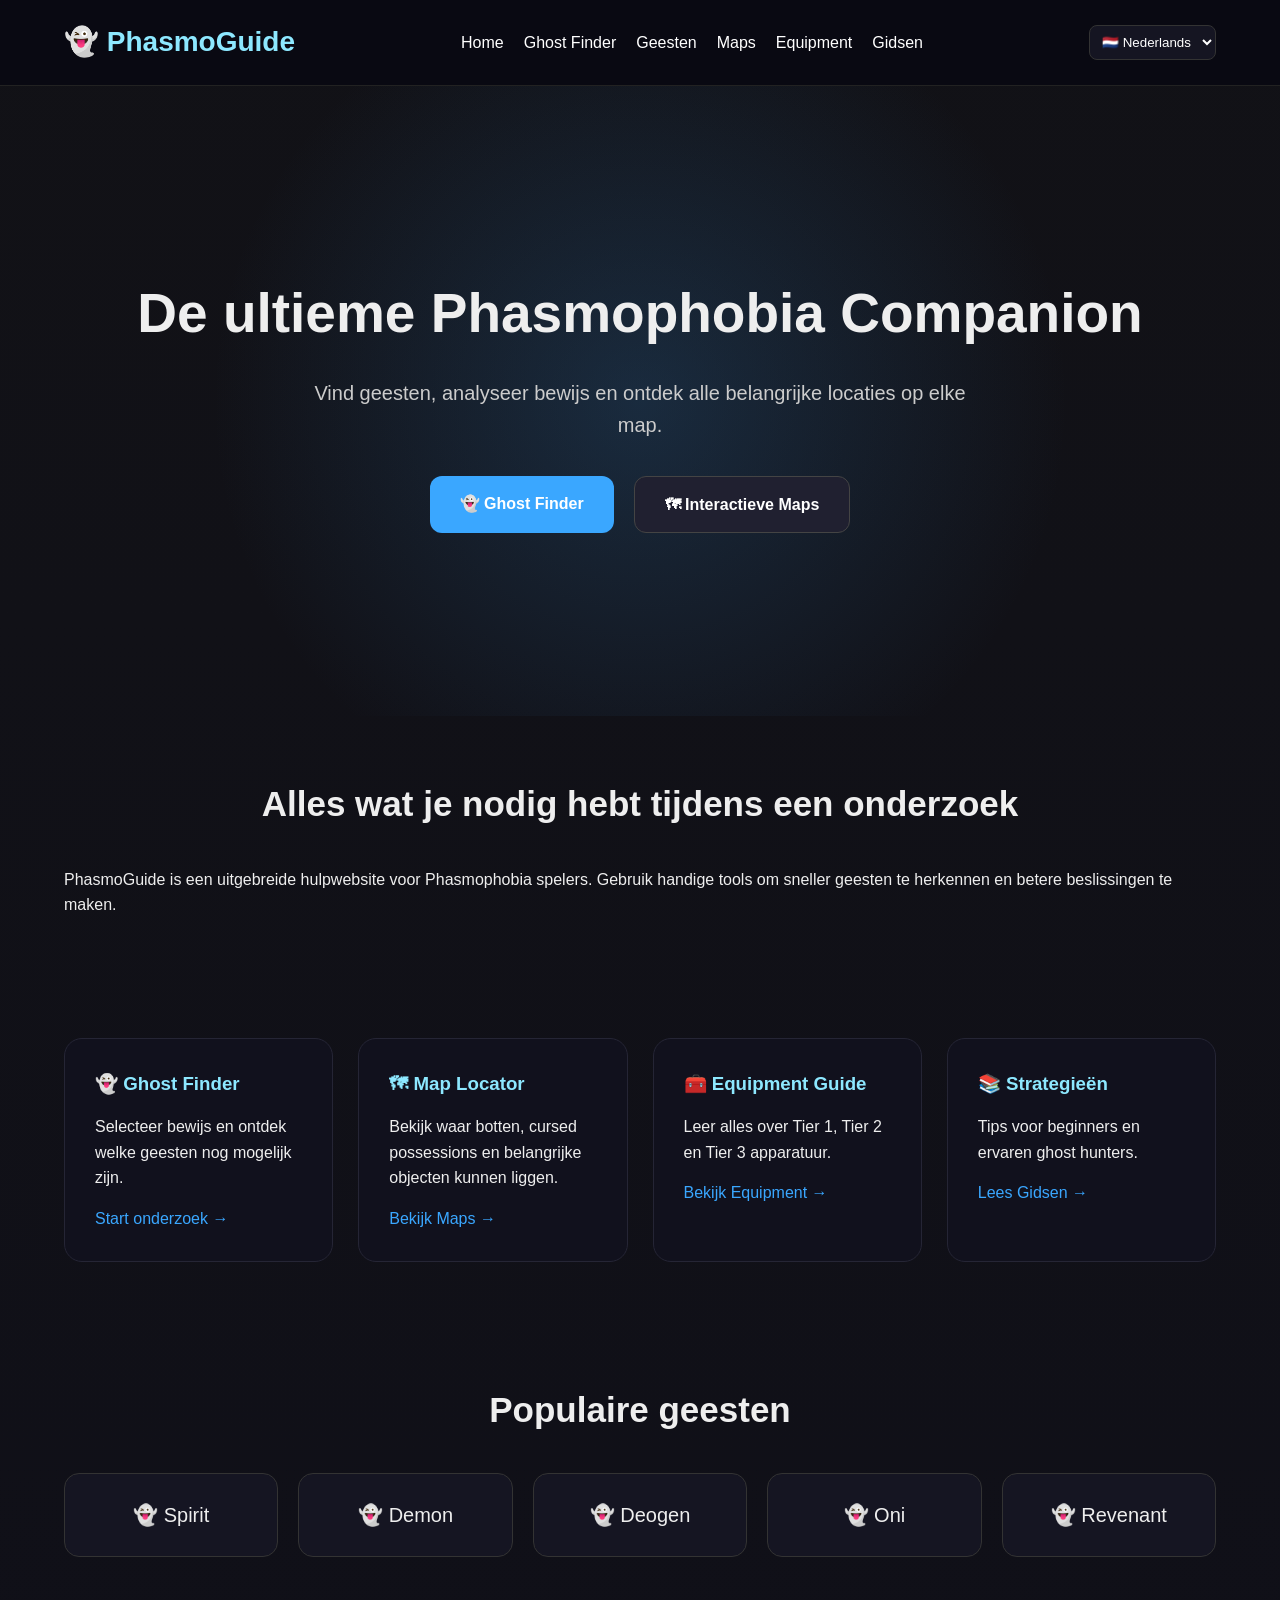
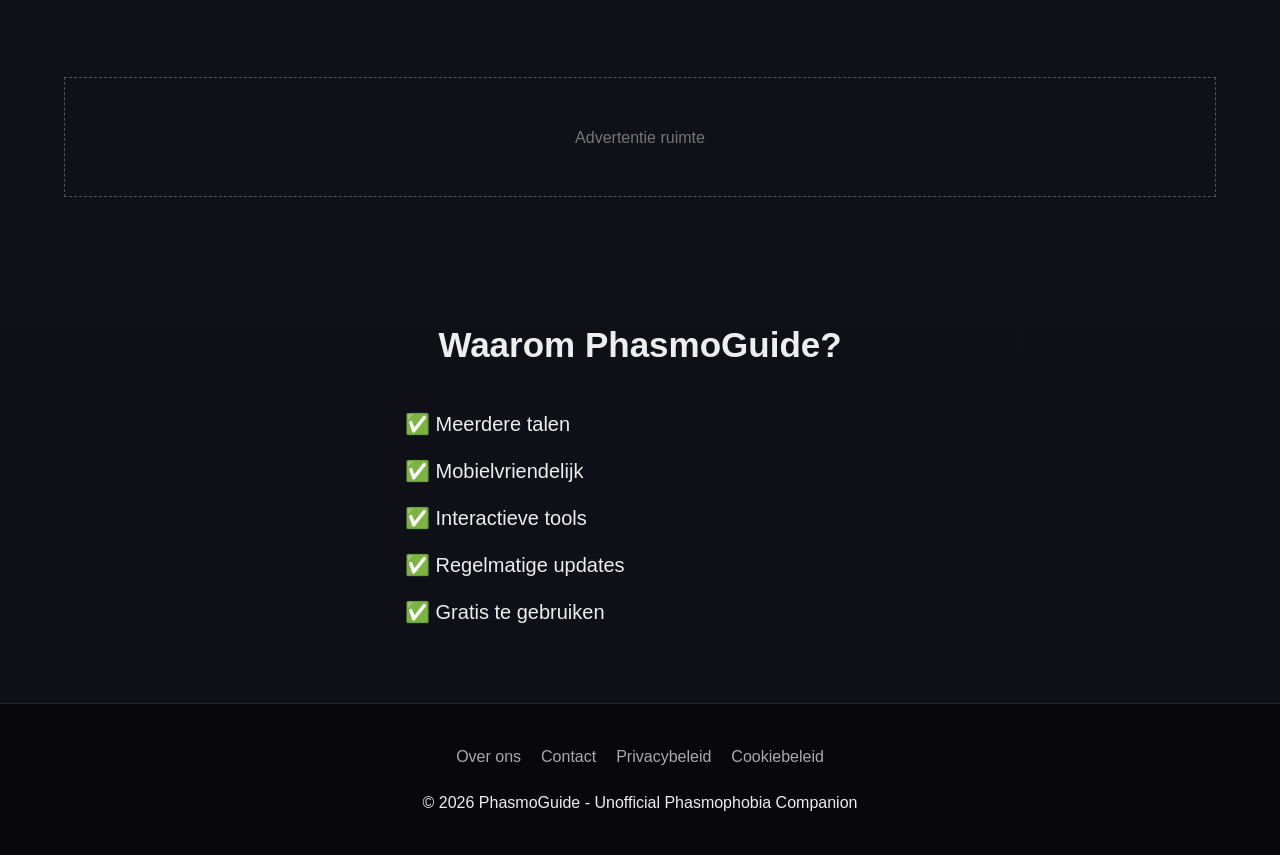
==== index.html @ 8e216d60 "Rename Index.html to index.html" ====
<!DOCTYPE html>
<html lang="nl">

<head>

<meta charset="UTF-8">

<meta name="viewport" content="width=device-width, initial-scale=1.0">

<title>PhasmoGuide - Ultimate Phasmophobia Companion</title>

<meta name="description" content="PhasmoGuide helpt Phasmophobia spelers met Ghost Finder, geesten informatie, interactieve maps, equipment gidsen en strategieën.">

<meta name="keywords" content="Phasmophobia guide, Ghost Finder, Phasmophobia ghosts, Phasmophobia maps, evidence">

<meta name="author" content="PhasmoGuide">


<!-- SEO -->

<meta property="og:title" content="PhasmoGuide - Ultimate Phasmophobia Companion">

<meta property="og:description" content="Vind geesten, ontdek locaties en verbeter jouw Phasmophobia onderzoeken.">

<meta property="og:type" content="website">


<link rel="stylesheet" href="css/style.css">


</head>


<body>


<header class="header">


<div class="logo">

👻 <span>PhasmoGuide</span>

</div>



<nav class="navigation">

<a href="index.html">Home</a>

<a href="ghost-finder.html">Ghost Finder</a>

<a href="ghosts.html">Geesten</a>

<a href="maps.html">Maps</a>

<a href="equipment.html">Equipment</a>

<a href="guides.html">Gidsen</a>

</nav>



<select id="language-select">

<option value="nl">🇳🇱 Nederlands</option>

<option value="en">🇬🇧 English</option>

<option value="de">🇩🇪 Deutsch</option>

<option value="fr">🇫🇷 Français</option>

<option value="es">🇪🇸 Español</option>

</select>



</header>





<main>


<section class="hero">


<div class="hero-content">


<h1>
De ultieme Phasmophobia Companion
</h1>


<p>
Vind geesten, analyseer bewijs en ontdek alle belangrijke locaties op elke map.
</p>


<div class="hero-buttons">


<a href="ghost-finder.html" class="button">

👻 Ghost Finder

</a>



<a href="maps.html" class="button secondary">

🗺 Interactieve Maps

</a>


</div>


</div>


</section>







<section class="intro">


<h2>
Alles wat je nodig hebt tijdens een onderzoek
</h2>


<p>

PhasmoGuide is een uitgebreide hulpwebsite voor Phasmophobia spelers.
Gebruik handige tools om sneller geesten te herkennen en betere beslissingen te maken.

</p>


</section>







<section class="features">


<div class="card">


<h3>👻 Ghost Finder</h3>


<p>

Selecteer bewijs en ontdek welke geesten nog mogelijk zijn.

</p>


<a href="ghost-finder.html">
Start onderzoek →
</a>


</div>





<div class="card">


<h3>🗺 Map Locator</h3>


<p>

Bekijk waar botten, cursed possessions en belangrijke objecten kunnen liggen.

</p>


<a href="maps.html">
Bekijk Maps →
</a>


</div>





<div class="card">


<h3>🧰 Equipment Guide</h3>


<p>

Leer alles over Tier 1, Tier 2 en Tier 3 apparatuur.

</p>


<a href="equipment.html">
Bekijk Equipment →
</a>


</div>





<div class="card">


<h3>📚 Strategieën</h3>


<p>

Tips voor beginners en ervaren ghost hunters.

</p>


<a href="guides.html">
Lees Gidsen →
</a>


</div>


</section>







<section class="popular">


<h2>
Populaire geesten
</h2>



<div class="ghost-grid">


<div class="ghost-card">

👻 Spirit

</div>


<div class="ghost-card">

👻 Demon

</div>


<div class="ghost-card">

👻 Deogen

</div>


<div class="ghost-card">

👻 Oni

</div>


<div class="ghost-card">

👻 Revenant

</div>


</div>


</section>







<section class="advertisement">


<div>

Advertentie ruimte

</div>


</section>







<section class="why">


<h2>
Waarom PhasmoGuide?
</h2>


<ul>

<li>✅ Meerdere talen</li>

<li>✅ Mobielvriendelijk</li>

<li>✅ Interactieve tools</li>

<li>✅ Regelmatige updates</li>

<li>✅ Gratis te gebruiken</li>

</ul>


</section>






</main>







<footer>


<div class="footer-links">


<a href="about.html">
Over ons
</a>


<a href="contact.html">
Contact
</a>


<a href="privacy.html">
Privacybeleid
</a>


<a href="cookies.html">
Cookiebeleid
</a>


</div>



<p>

© 2026 PhasmoGuide - Unofficial Phasmophobia Companion

</p>



</footer>





<script src="js/app.js"></script>

<script src="js/language.js"></script>



</body>

</html>
---- css/style.css ----
/* ===================================
   PhasmoGuide Main Styles
   =================================== */


* {
    margin: 0;
    padding: 0;
    box-sizing: border-box;
}


body {

    font-family: Arial, Helvetica, sans-serif;

    background:
    linear-gradient(
        rgba(5,5,10,0.95),
        rgba(10,10,20,0.98)
    );

    color: #eeeeee;

    min-height:100vh;

    line-height:1.6;

}


/* =========================
   Header
========================= */


.header {

    display:flex;

    justify-content:space-between;

    align-items:center;

    padding:20px 5%;

    background:#090912;

    border-bottom:1px solid #222;

    position:sticky;

    top:0;

    z-index:1000;

}


.logo {

    font-size:28px;

    font-weight:bold;

    color:#8de8ff;

}



.navigation {

    display:flex;

    gap:20px;

}



.navigation a {

    color:white;

    text-decoration:none;

    transition:.3s;

}



.navigation a:hover {

    color:#8de8ff;

}



#language-select {

    background:#151522;

    color:white;

    border:1px solid #333;

    padding:8px;

    border-radius:8px;

}



/* =========================
   Hero
========================= */


.hero {

    min-height:70vh;

    display:flex;

    align-items:center;

    justify-content:center;

    text-align:center;

    padding:40px 20px;


    background:

    radial-gradient(
    circle,
    rgba(50,120,180,.25),
    transparent 60%
    );

}



.hero h1 {

    font-size:55px;

    margin-bottom:20px;

}



.hero p {

    font-size:20px;

    max-width:700px;

    margin:auto;

    color:#cccccc;

}



.hero-buttons {

    margin-top:35px;

    display:flex;

    justify-content:center;

    gap:20px;

}




.button {

    background:#3aa7ff;

    color:white;

    padding:15px 30px;

    border-radius:12px;

    text-decoration:none;

    font-weight:bold;

    transition:.3s;

}



.button:hover {

    transform:translateY(-3px);

    box-shadow:0 0 20px #3aa7ff;

}



.button.secondary {

    background:#202030;

    border:1px solid #444;

}



/* =========================
 Sections
========================= */


main section {

    padding:60px 5%;

}



h2 {

    text-align:center;

    font-size:35px;

    margin-bottom:35px;

}



/* =========================
 Cards
========================= */


.features {

    display:grid;

    grid-template-columns:
    repeat(auto-fit,minmax(250px,1fr));

    gap:25px;

}



.card {

    background:#11111d;

    border:1px solid #252535;

    padding:30px;

    border-radius:18px;

    transition:.3s;

}



.card:hover {

    transform:translateY(-8px);

    border-color:#3aa7ff;

}



.card h3 {

    color:#8de8ff;

    margin-bottom:15px;

}



.card a {

    display:inline-block;

    margin-top:15px;

    color:#3aa7ff;

    text-decoration:none;

}



/* =========================
 Ghost Cards
========================= */


.ghost-grid {

    display:grid;

    grid-template-columns:
    repeat(auto-fit,minmax(150px,1fr));

    gap:20px;

}



.ghost-card {

    background:#151522;

    padding:25px;

    border-radius:15px;

    text-align:center;

    font-size:20px;

    border:1px solid #333;

}



/* =========================
 Advertisement
========================= */


.advertisement {

    text-align:center;

}



.advertisement div {

    height:120px;

    background:#101018;

    border:1px dashed #555;

    display:flex;

    justify-content:center;

    align-items:center;

    color:#777;

}



/* =========================
 Why section
========================= */


.why ul {

    max-width:500px;

    margin:auto;

    list-style:none;

    font-size:20px;

}



.why li {

    margin:15px;

}



/* =========================
 Footer
========================= */


footer {

    background:#07070c;

    text-align:center;

    padding:40px 20px;

    border-top:1px solid #222;

}



.footer-links {

    display:flex;

    justify-content:center;

    gap:20px;

    flex-wrap:wrap;

    margin-bottom:20px;

}



.footer-links a {

    color:#aaa;

    text-decoration:none;

}



.footer-links a:hover {

    color:white;

}



/* =========================
 Mobile
========================= */


@media(max-width:900px){


.header {

    flex-direction:column;

    gap:20px;

}



.navigation {

    flex-wrap:wrap;

    justify-content:center;

}



.hero h1 {

    font-size:38px;

}



.hero-buttons {

    flex-direction:column;

}



.button {

    width:100%;

}



}
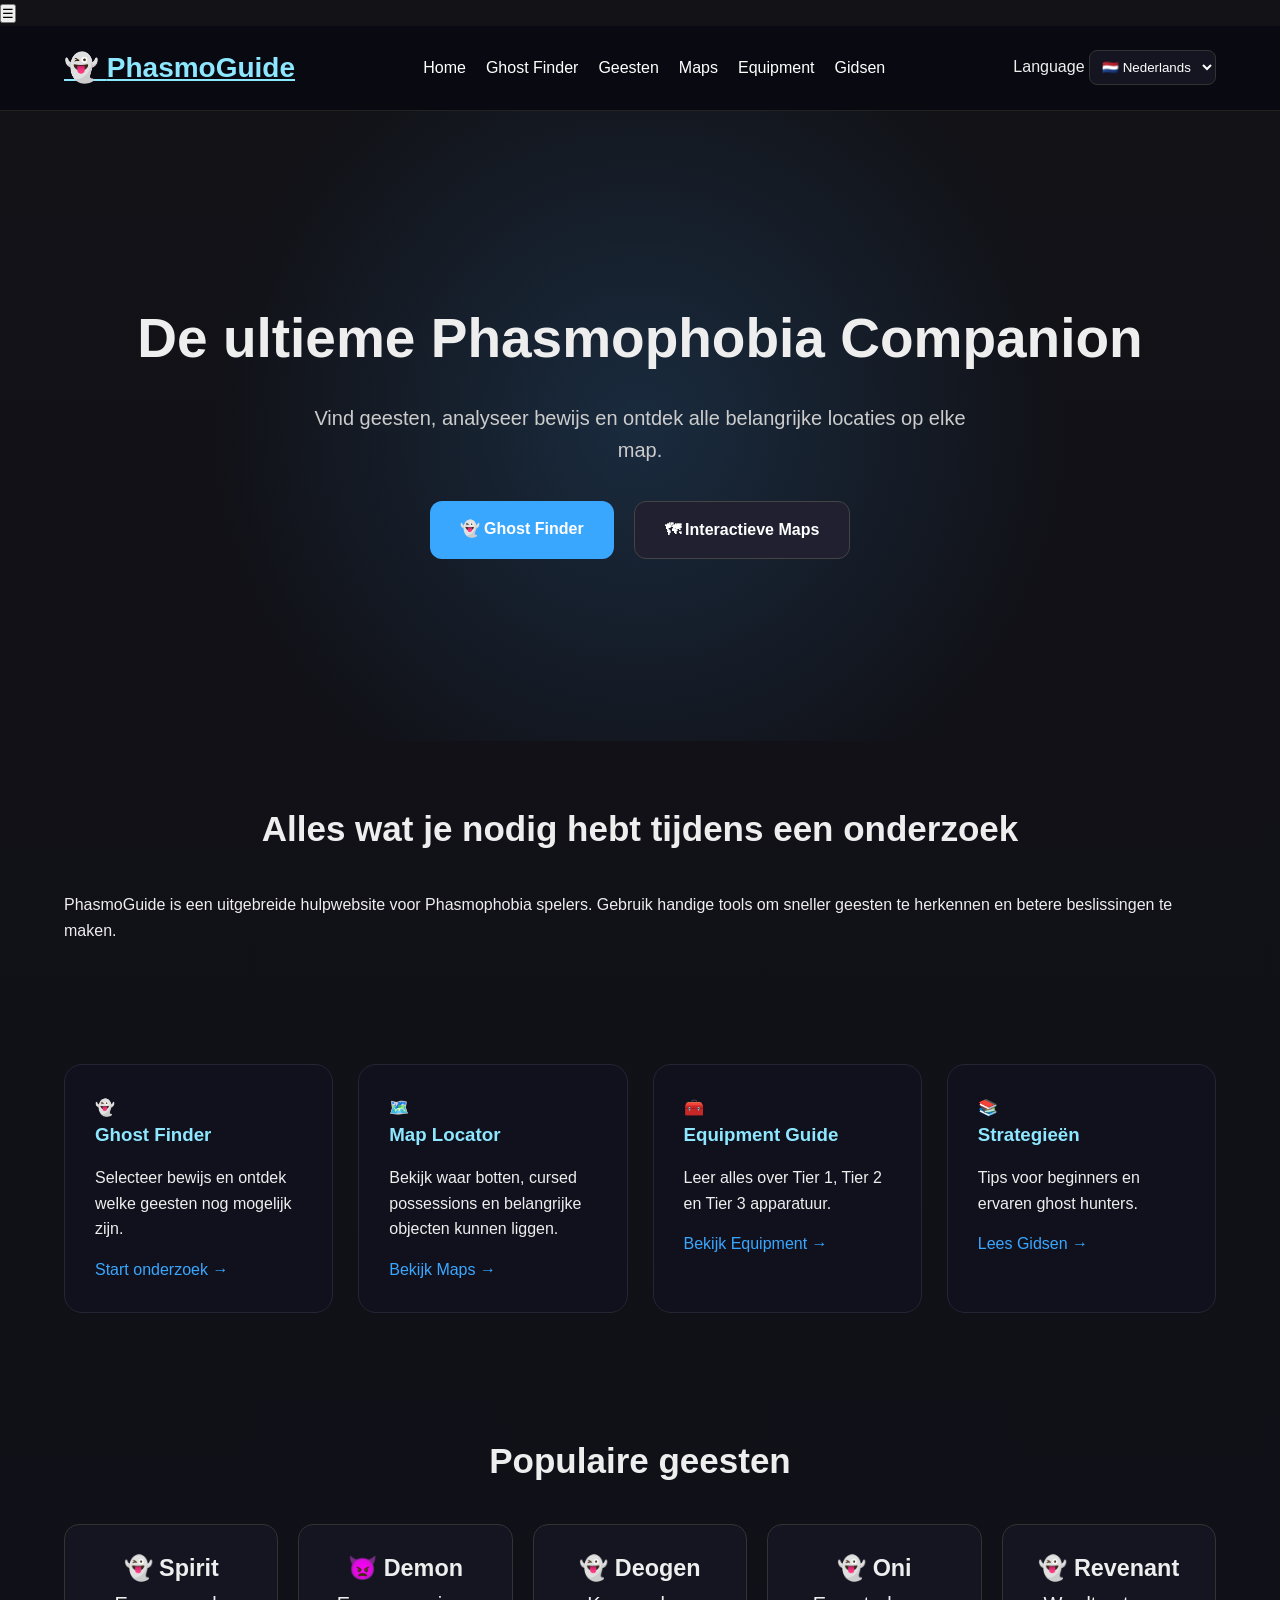
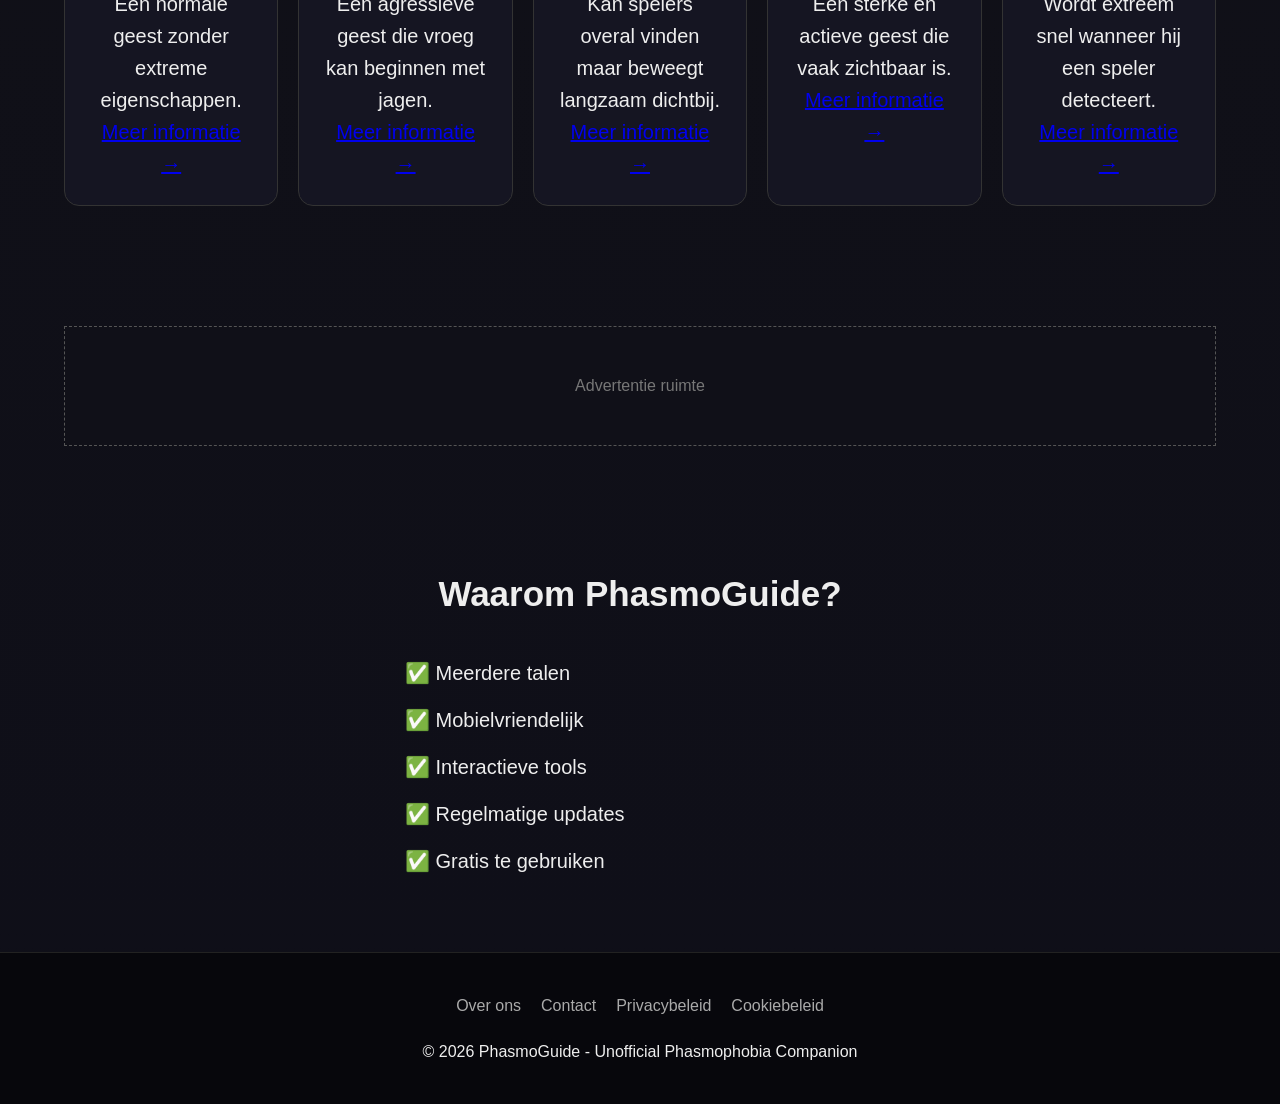
==== commit 318e51bb: "Enhance index.html with multilingual and SEO features Updated index.html to include multilingual sup" ====
--- a/index.html
+++ b/index.html
@@ -7,7 +7,9 @@
 
 <meta name="viewport" content="width=device-width, initial-scale=1.0">
 
-<title>PhasmoGuide - Ultimate Phasmophobia Companion</title>
+<title data-i18n="site.title">
+PhasmoGuide - Ultimate Phasmophobia Companion
+</title>
 
 <meta name="description" content="PhasmoGuide helpt Phasmophobia spelers met Ghost Finder, geesten informatie, interactieve maps, equipment gidsen en strategieën.">
 
@@ -15,8 +17,10 @@
 
 <meta name="author" content="PhasmoGuide">
 
-
-<!-- SEO -->
+<meta name="theme-color" content="#111827">
+
+
+<!-- Open Graph -->
 
 <meta property="og:title" content="PhasmoGuide - Ultimate Phasmophobia Companion">
 
@@ -25,59 +29,143 @@
 <meta property="og:type" content="website">
 
 
+<!-- Favicon -->
+
+<link rel="icon" href="images/favicon.png">
+
+
+<!-- CSS -->
+
 <link rel="stylesheet" href="css/style.css">
 
 
 </head>
 
 
+
 <body>
 
 
+<!-- Mobile menu knop -->
+
+<button 
+class="menu-toggle" 
+id="menu-toggle"
+aria-label="Open menu">
+
+☰
+
+</button>
+
+
+
 <header class="header">
 
 
-<div class="logo">
+<a href="index.html" class="logo">
 
 👻 <span>PhasmoGuide</span>
 
-</div>
-
-
-
-<nav class="navigation">
-
-<a href="index.html">Home</a>
-
-<a href="ghost-finder.html">Ghost Finder</a>
-
-<a href="ghosts.html">Geesten</a>
-
-<a href="maps.html">Maps</a>
-
-<a href="equipment.html">Equipment</a>
-
-<a href="guides.html">Gidsen</a>
+</a>
+
+
+
+
+<nav class="navigation" id="navigation">
+
+
+<a href="index.html" class="active" data-i18n="nav.home">
+
+Home
+
+</a>
+
+
+<a href="ghost-finder.html" data-i18n="nav.finder">
+
+Ghost Finder
+
+</a>
+
+
+<a href="ghosts.html" data-i18n="nav.ghosts">
+
+Geesten
+
+</a>
+
+
+<a href="maps.html" data-i18n="nav.maps">
+
+Maps
+
+</a>
+
+
+<a href="equipment.html" data-i18n="nav.equipment">
+
+Equipment
+
+</a>
+
+
+<a href="guides.html" data-i18n="nav.guides">
+
+Gidsen
+
+</a>
+
 
 </nav>
 
 
 
+
+
+<div class="language-container">
+
+
+<label for="language-select" class="sr-only">
+
+Language
+
+</label>
+
+
 <select id="language-select">
 
-<option value="nl">🇳🇱 Nederlands</option>
-
-<option value="en">🇬🇧 English</option>
-
-<option value="de">🇩🇪 Deutsch</option>
-
-<option value="fr">🇫🇷 Français</option>
-
-<option value="es">🇪🇸 Español</option>
+
+<option value="nl">
+🇳🇱 Nederlands
+</option>
+
+
+<option value="en">
+🇬🇧 English
+</option>
+
+
+<option value="de">
+🇩🇪 Deutsch
+</option>
+
+
+<option value="fr">
+🇫🇷 Français
+</option>
+
+
+<option value="es">
+🇪🇸 Español
+</option>
+
 
 </select>
 
 
+</div>
+
+
 
 </header>
 
@@ -94,14 +182,21 @@
 <div class="hero-content">
 
 
-<h1>
+<h1 data-i18n="hero.title">
+
 De ultieme Phasmophobia Companion
+
 </h1>
 
 
-<p>
+
+<p data-i18n="hero.description">
+
 Vind geesten, analyseer bewijs en ontdek alle belangrijke locaties op elke map.
-</p>
+
+</p>
+
+
 
 
 <div class="hero-buttons">
@@ -109,17 +204,34 @@
 
 <a href="ghost-finder.html" class="button">
 
-👻 Ghost Finder
-
-</a>
+
+👻 
+<span data-i18n="hero.button.finder">
+
+Ghost Finder
+
+</span>
+
+
+</a>
+
 
 
 
 <a href="maps.html" class="button secondary">
 
-🗺 Interactieve Maps
-
-</a>
+
+🗺
+
+<span data-i18n="hero.button.maps">
+
+Interactieve Maps
+
+</span>
+
+
+</a>
+
 
 
 </div>
@@ -130,21 +242,18 @@
 
 </section>
 
-
-
-
-
-
-
 <section class="intro">
 
 
-<h2>
+<h2 data-i18n="intro.title">
+
 Alles wat je nodig hebt tijdens een onderzoek
+
 </h2>
 
 
-<p>
+
+<p data-i18n="intro.description">
 
 PhasmoGuide is een uitgebreide hulpwebsite voor Phasmophobia spelers.
 Gebruik handige tools om sneller geesten te herkennen en betere beslissingen te maken.
@@ -163,271 +272,534 @@
 <section class="features">
 
 
+
 <div class="card">
 
 
-<h3>👻 Ghost Finder</h3>
+<div class="card-icon">
+👻
+</div>
+
+
+<h3 data-i18n="feature.ghostfinder.title">
+
+Ghost Finder
+
+</h3>
+
+
+
+<p data-i18n="feature.ghostfinder.description">
+
+Selecteer bewijs en ontdek welke geesten nog mogelijk zijn.
+
+</p>
+
+
+
+<a href="ghost-finder.html" data-i18n="feature.ghostfinder.button">
+
+Start onderzoek →
+
+</a>
+
+
+</div>
+
+
+
+
+
+
+
+<div class="card">
+
+
+<div class="card-icon">
+🗺️
+</div>
+
+
+<h3 data-i18n="feature.maps.title">
+
+Map Locator
+
+</h3>
+
+
+
+<p data-i18n="feature.maps.description">
+
+Bekijk waar botten, cursed possessions en belangrijke objecten kunnen liggen.
+
+</p>
+
+
+
+<a href="maps.html" data-i18n="feature.maps.button">
+
+Bekijk Maps →
+
+</a>
+
+
+</div>
+
+
+
+
+
+
+
+<div class="card">
+
+
+<div class="card-icon">
+🧰
+</div>
+
+
+<h3 data-i18n="feature.equipment.title">
+
+Equipment Guide
+
+</h3>
+
+
+
+<p data-i18n="feature.equipment.description">
+
+Leer alles over Tier 1, Tier 2 en Tier 3 apparatuur.
+
+</p>
+
+
+
+<a href="equipment.html" data-i18n="feature.equipment.button">
+
+Bekijk Equipment →
+
+</a>
+
+
+</div>
+
+
+
+
+
+
+
+<div class="card">
+
+
+<div class="card-icon">
+📚
+</div>
+
+
+<h3 data-i18n="feature.guides.title">
+
+Strategieën
+
+</h3>
+
+
+
+<p data-i18n="feature.guides.description">
+
+Tips voor beginners en ervaren ghost hunters.
+
+</p>
+
+
+
+<a href="guides.html" data-i18n="feature.guides.button">
+
+Lees Gidsen →
+
+</a>
+
+
+</div>
+
+
+
+</section>
+
+
+
+
+
+
+
+
+
+<section class="popular">
+
+
+<h2 data-i18n="popular.title">
+
+Populaire geesten
+
+</h2>
+
+
+
+
+
+<div class="ghost-grid">
+
+
+
+
+
+<div class="ghost-card">
+
+
+<h3>
+
+👻 Spirit
+
+</h3>
+
+
+<p data-i18n="ghost.spirit">
+
+Een normale geest zonder extreme eigenschappen.
+
+</p>
+
+
+<a href="ghosts.html#spirit">
+
+Meer informatie →
+
+</a>
+
+
+</div>
+
+
+
+
+
+
+
+<div class="ghost-card">
+
+
+<h3>
+
+👿 Demon
+
+</h3>
+
+
+<p data-i18n="ghost.demon">
+
+Een agressieve geest die vroeg kan beginnen met jagen.
+
+</p>
+
+
+<a href="ghosts.html#demon">
+
+Meer informatie →
+
+</a>
+
+
+</div>
+
+
+
+
+
+
+
+<div class="ghost-card">
+
+
+<h3>
+
+👻 Deogen
+
+</h3>
+
+
+<p data-i18n="ghost.deogen">
+
+Kan spelers overal vinden maar beweegt langzaam dichtbij.
+
+</p>
+
+
+<a href="ghosts.html#deogen">
+
+Meer informatie →
+
+</a>
+
+
+</div>
+
+
+
+
+
+
+
+<div class="ghost-card">
+
+
+<h3>
+
+👻 Oni
+
+</h3>
+
+
+<p data-i18n="ghost.oni">
+
+Een sterke en actieve geest die vaak zichtbaar is.
+
+</p>
+
+
+<a href="ghosts.html#oni">
+
+Meer informatie →
+
+</a>
+
+
+</div>
+
+
+
+
+
+
+
+<div class="ghost-card">
+
+
+<h3>
+
+👻 Revenant
+
+</h3>
+
+
+<p data-i18n="ghost.revenant">
+
+Wordt extreem snel wanneer hij een speler detecteert.
+
+</p>
+
+
+<a href="ghosts.html#revenant">
+
+Meer informatie →
+
+</a>
+
+
+</div>
+
+
+
+
+
+</div>
+
+
+
+</section>
+
+
+
+
+
+
+
+
+<section class="advertisement">
+
+
+<div class="ad-placeholder">
+
+
+<span data-i18n="advertisement">
+
+Advertentie ruimte
+
+</span>
+
+
+</div>
+
+
+</section>
+
+<section class="why">
+
+
+<h2 data-i18n="why.title">
+
+Waarom PhasmoGuide?
+
+</h2>
+
+
+
+<ul>
+
+
+<li data-i18n="why.languages">
+
+✅ Meerdere talen
+
+</li>
+
+
+<li data-i18n="why.mobile">
+
+✅ Mobielvriendelijk
+
+</li>
+
+
+<li data-i18n="why.tools">
+
+✅ Interactieve tools
+
+</li>
+
+
+<li data-i18n="why.updates">
+
+✅ Regelmatige updates
+
+</li>
+
+
+<li data-i18n="why.free">
+
+✅ Gratis te gebruiken
+
+</li>
+
+
+</ul>
+
+
+</section>
+
+
+
+
+
+</main>
+
+
+
+
+
+
+
+<!-- Meldingen -->
+
+<div id="toast-container"></div>
+
+
+<!-- Popups -->
+
+<div id="modal-container"></div>
+
+
+
+
+
+
+
+
+<footer>
+
+
+
+<div class="footer-links">
+
+
+
+<a href="about.html" data-i18n="footer.about">
+
+Over ons
+
+</a>
+
+
+
+<a href="contact.html" data-i18n="footer.contact">
+
+Contact
+
+</a>
+
+
+
+<a href="privacy.html" data-i18n="footer.privacy">
+
+Privacybeleid
+
+</a>
+
+
+
+<a href="cookies.html" data-i18n="footer.cookies">
+
+Cookiebeleid
+
+</a>
+
+
+
+</div>
+
+
+
+
 
 
 <p>
 
-Selecteer bewijs en ontdek welke geesten nog mogelijk zijn.
-
-</p>
-
-
-<a href="ghost-finder.html">
-Start onderzoek →
-</a>
-
-
-</div>
-
-
-
-
-
-<div class="card">
-
-
-<h3>🗺 Map Locator</h3>
-
-
-<p>
-
-Bekijk waar botten, cursed possessions en belangrijke objecten kunnen liggen.
-
-</p>
-
-
-<a href="maps.html">
-Bekijk Maps →
-</a>
-
-
-</div>
-
-
-
-
-
-<div class="card">
-
-
-<h3>🧰 Equipment Guide</h3>
-
-
-<p>
-
-Leer alles over Tier 1, Tier 2 en Tier 3 apparatuur.
-
-</p>
-
-
-<a href="equipment.html">
-Bekijk Equipment →
-</a>
-
-
-</div>
-
-
-
-
-
-<div class="card">
-
-
-<h3>📚 Strategieën</h3>
-
-
-<p>
-
-Tips voor beginners en ervaren ghost hunters.
-
-</p>
-
-
-<a href="guides.html">
-Lees Gidsen →
-</a>
-
-
-</div>
-
-
-</section>
-
-
-
-
-
-
-
-<section class="popular">
-
-
-<h2>
-Populaire geesten
-</h2>
-
-
-
-<div class="ghost-grid">
-
-
-<div class="ghost-card">
-
-👻 Spirit
-
-</div>
-
-
-<div class="ghost-card">
-
-👻 Demon
-
-</div>
-
-
-<div class="ghost-card">
-
-👻 Deogen
-
-</div>
-
-
-<div class="ghost-card">
-
-👻 Oni
-
-</div>
-
-
-<div class="ghost-card">
-
-👻 Revenant
-
-</div>
-
-
-</div>
-
-
-</section>
-
-
-
-
-
-
-
-<section class="advertisement">
-
-
-<div>
-
-Advertentie ruimte
-
-</div>
-
-
-</section>
-
-
-
-
-
-
-
-<section class="why">
-
-
-<h2>
-Waarom PhasmoGuide?
-</h2>
-
-
-<ul>
-
-<li>✅ Meerdere talen</li>
-
-<li>✅ Mobielvriendelijk</li>
-
-<li>✅ Interactieve tools</li>
-
-<li>✅ Regelmatige updates</li>
-
-<li>✅ Gratis te gebruiken</li>
-
-</ul>
-
-
-</section>
-
-
-
-
-
-
-</main>
-
-
-
-
-
-
-
-<footer>
-
-
-<div class="footer-links">
-
-
-<a href="about.html">
-Over ons
-</a>
-
-
-<a href="contact.html">
-Contact
-</a>
-
-
-<a href="privacy.html">
-Privacybeleid
-</a>
-
-
-<a href="cookies.html">
-Cookiebeleid
-</a>
-
-
-</div>
-
-
-
-<p>
-
 © 2026 PhasmoGuide - Unofficial Phasmophobia Companion
 
 </p>
 
 
 
+
 </footer>
 
 
 
 
 
-<script src="js/app.js"></script>
-
-<script src="js/language.js"></script>
+
+
+
+<!-- JavaScript -->
+
+
+<script src="js/app.js" defer></script>
+
+<script src="js/language.js" defer></script>
 
 
 
 </body>
 
+
 </html>
